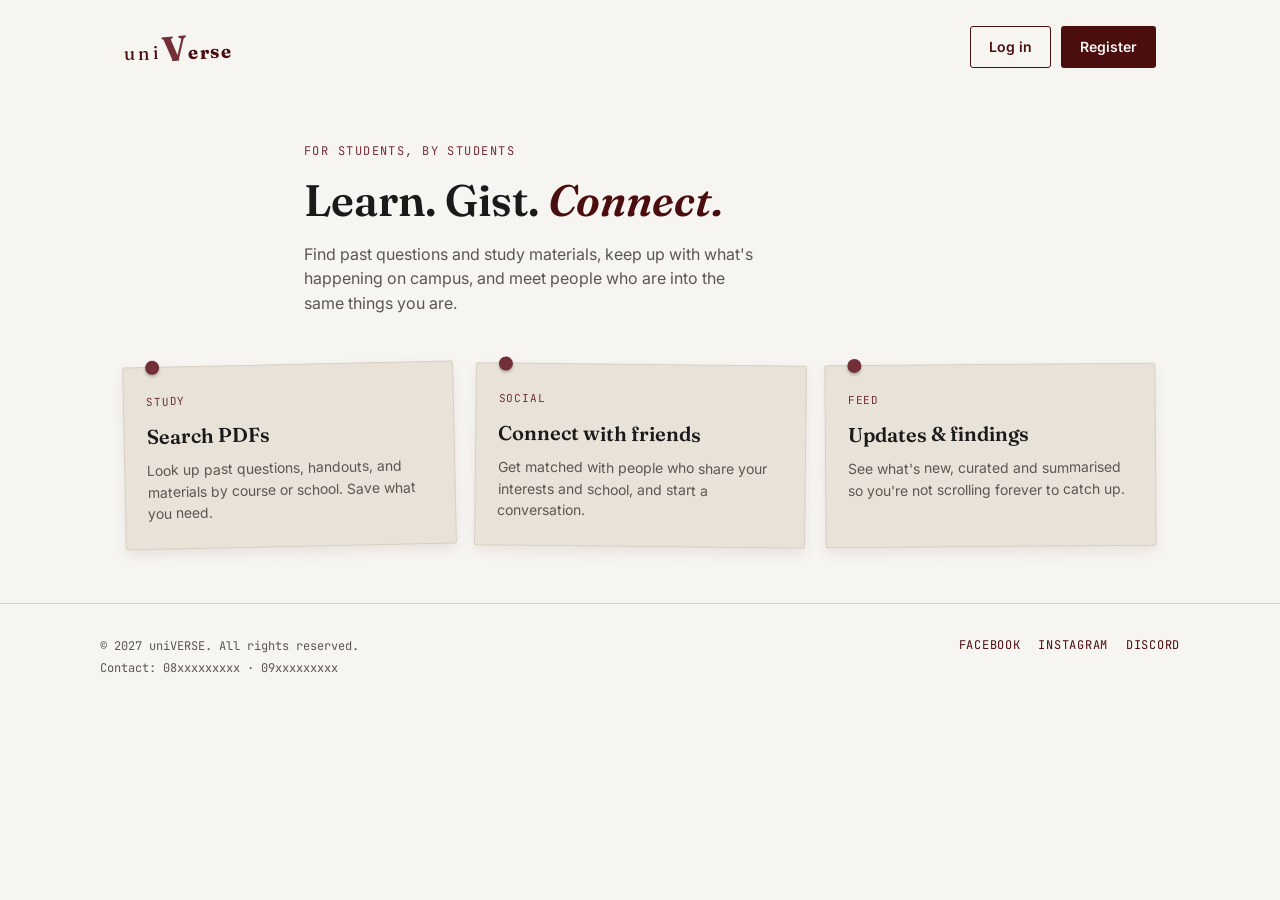
==== index.html @ f7c2600e "Add files via upload" ====
<!DOCTYPE html>
<html lang="en">
<head>
<meta charset="UTF-8">
<meta name="viewport" content="width=device-width, initial-scale=1.0">
<title>uniVERSE — Learn. Gist. Connect.</title>
<meta name="description" content="Find study materials, connect with people who share your interests, and keep up with what's happening — all in one place.">
<link rel="stylesheet" href="style.css">
</head>
<body>

<header class="site-header">
  <a href="index.html" class="wordmark" aria-label="uniVERSE home">
    <span class="u">u</span><span class="n">n</span><span class="i">i</span><span class="v-cap">V</span><span class="rest">erse</span>
  </a>
  <nav class="header-actions">
    <a href="login.html" class="btn btn-ghost">Log in</a>
    <a href="register.html" class="btn btn-primary">Register</a>
  </nav>
</header>

<section class="hero">
  <span class="eyebrow">for students, by students</span>
  <h1>Learn. Gist. <em>Connect.</em></h1>
  <p>Find past questions and study materials, keep up with what's happening on campus, and meet people who are into the same things you are.</p>
</section>

<section class="board" aria-label="What you can do on uniVERSE">
  <article class="note">
    <span class="tag">Study</span>
    <h3>Search PDFs</h3>
    <p>Look up past questions, handouts, and materials by course or school. Save what you need.</p>
  </article>

  <article class="note">
    <span class="tag">Social</span>
    <h3>Connect with friends</h3>
    <p>Get matched with people who share your interests and school, and start a conversation.</p>
  </article>

  <article class="note">
    <span class="tag">Feed</span>
    <h3>Updates & findings</h3>
    <p>See what's new, curated and summarised so you're not scrolling forever to catch up.</p>
  </article>
</section>

<footer class="site-footer">
  <div class="footer-inner">
    <div class="footer-meta">
      © 2027 uniVERSE. All rights reserved.<br>
      Contact: 08xxxxxxxxx · 09xxxxxxxxx
    </div>
    <div class="footer-social">
      <a href="#" target="_blank" rel="noopener">Facebook</a>
      <a href="#" target="_blank" rel="noopener">Instagram</a>
      <a href="#" target="_blank" rel="noopener">Discord</a>
    </div>
  </div>
</footer>

</body>
</html>
---- style.css ----
/* ============================================================
   uniVERSE — shared styles
   Palette: paper bg, ox blood primary, wine accent, card surface
   Type: serif display (wordmark/headlines) + grotesque body + mono utility
   ============================================================ */

@import url('https://fonts.googleapis.com/css2?family=Fraunces:opsz,wght@9..144,400;9..144,600;9..144,700&family=Inter:wght@400;500;600&family=JetBrains+Mono:wght@400;500&display=swap');

:root {
  --bg: #F7F5F2;
  --ink: #1A1A1A;
  --ink-soft: #5C5651;
  --oxblood: #4A0E0E;
  --wine: #722F37;
  --card: #E8E2D8;
  --card-line: #D8CFC1;
  --paper-shadow: rgba(74, 14, 14, 0.08);

  --font-display: 'Fraunces', serif;
  --font-body: 'Inter', sans-serif;
  --font-mono: 'JetBrains Mono', monospace;
}

* { box-sizing: border-box; margin: 0; padding: 0; }

html { scroll-behavior: smooth; }

body {
  background: var(--bg);
  color: var(--ink);
  font-family: var(--font-body);
  line-height: 1.55;
  -webkit-font-smoothing: antialiased;
}

a { color: inherit; text-decoration: none; }

img { max-width: 100%; display: block; }

button, input {
  font-family: inherit;
}

:focus-visible {
  outline: 2px solid var(--wine);
  outline-offset: 3px;
}

@media (prefers-reduced-motion: reduce) {
  *, *::before, *::after {
    animation-duration: 0.001ms !important;
    animation-iteration-count: 1 !important;
    transition-duration: 0.001ms !important;
    scroll-behavior: auto !important;
  }
}

/* ---------- Header ---------- */

.site-header {
  display: flex;
  align-items: center;
  justify-content: space-between;
  padding: 20px 24px;
  max-width: 1080px;
  margin: 0 auto;
}

.wordmark {
  font-family: var(--font-display);
  font-size: 26px;
  font-weight: 700;
  letter-spacing: 0.02em;
  color: var(--oxblood);
  position: relative;
  display: inline-flex;
  align-items: baseline;
  transform: rotate(-1deg);
}

.wordmark .u,
.wordmark .n,
.wordmark .i {
  font-size: 0.72em;
  letter-spacing: 0.12em;
  font-weight: 400;
  margin-right: 0.04em;
}

.wordmark .v-cap {
  font-size: 1.35em;
  font-weight: 700;
  color: var(--wine);
  display: inline-block;
  transform: translateY(0.05em) rotate(-4deg);
}

.wordmark .rest {
  font-size: 0.72em;
  letter-spacing: 0.1em;
}

.header-actions {
  display: flex;
  gap: 10px;
  align-items: center;
}

.btn {
  font-family: var(--font-body);
  font-weight: 600;
  font-size: 14px;
  padding: 9px 18px;
  border-radius: 3px;
  border: 1.5px solid transparent;
  cursor: pointer;
  transition: transform 0.15s ease, background 0.15s ease, border-color 0.15s ease;
  white-space: nowrap;
}

.btn:active { transform: scale(0.97); }

.btn-primary {
  background: var(--oxblood);
  color: var(--bg);
}
.btn-primary:hover { background: var(--wine); }

.btn-ghost {
  background: transparent;
  border-color: var(--oxblood);
  color: var(--oxblood);
}
.btn-ghost:hover { background: rgba(74,14,14,0.06); }

/* ---------- Hero ---------- */

.hero {
  max-width: 720px;
  margin: 48px auto 40px;
  padding: 0 24px;
  text-align: left;
}

.hero .eyebrow {
  font-family: var(--font-mono);
  font-size: 12px;
  letter-spacing: 0.12em;
  text-transform: uppercase;
  color: var(--wine);
  display: block;
  margin-bottom: 14px;
}

.hero h1 {
  font-family: var(--font-display);
  font-weight: 600;
  font-size: clamp(30px, 6vw, 44px);
  line-height: 1.15;
  color: var(--ink);
  margin-bottom: 16px;
}

.hero h1 em {
  font-style: italic;
  color: var(--oxblood);
}

.hero p {
  font-size: 16px;
  color: var(--ink-soft);
  max-width: 46ch;
}

/* ---------- Feature cards (pinned-note style) ---------- */

.board {
  max-width: 1080px;
  margin: 0 auto;
  padding: 8px 24px 56px;
  display: grid;
  grid-template-columns: repeat(auto-fit, minmax(220px, 1fr));
  gap: 20px;
}

.note {
  background: var(--card);
  border: 1px solid var(--card-line);
  border-radius: 2px;
  padding: 26px 22px 24px;
  position: relative;
  box-shadow: 0 6px 14px var(--paper-shadow);
  transition: transform 0.18s ease, box-shadow 0.18s ease;
}

.note:nth-child(1) { transform: rotate(-1.2deg); }
.note:nth-child(2) { transform: rotate(0.6deg); }
.note:nth-child(3) { transform: rotate(-0.4deg); }

.note:hover {
  transform: rotate(0deg) translateY(-3px);
  box-shadow: 0 12px 22px var(--paper-shadow);
}

.note::before {
  content: '';
  position: absolute;
  top: -7px;
  left: 22px;
  width: 14px;
  height: 14px;
  background: var(--wine);
  border-radius: 50%;
  box-shadow: 0 2px 3px rgba(0,0,0,0.25);
}

.note .tag {
  font-family: var(--font-mono);
  font-size: 11px;
  letter-spacing: 0.08em;
  text-transform: uppercase;
  color: var(--wine);
  display: block;
  margin-bottom: 10px;
}

.note h3 {
  font-family: var(--font-display);
  font-size: 20px;
  font-weight: 600;
  margin-bottom: 8px;
  color: var(--ink);
}

.note p {
  font-size: 14px;
  color: var(--ink-soft);
}

/* ---------- Footer ---------- */

.site-footer {
  border-top: 1px solid var(--card-line);
  padding: 32px 24px 40px;
}

.footer-inner {
  max-width: 1080px;
  margin: 0 auto;
  display: flex;
  flex-wrap: wrap;
  justify-content: space-between;
  gap: 24px;
}

.footer-meta {
  font-family: var(--font-mono);
  font-size: 12px;
  color: var(--ink-soft);
  line-height: 1.8;
}

.footer-social {
  display: flex;
  gap: 18px;
  align-items: flex-start;
}

.footer-social a {
  font-family: var(--font-mono);
  font-size: 12px;
  letter-spacing: 0.06em;
  text-transform: uppercase;
  color: var(--oxblood);
  border-bottom: 1px solid transparent;
  transition: border-color 0.15s ease;
}

.footer-social a:hover {
  border-color: var(--oxblood);
}

@media (max-width: 480px) {
  .site-header { padding: 16px 18px; }
  .hero { margin: 32px auto 28px; padding: 0 18px; }
  .board { padding: 4px 18px 40px; }
  .footer-inner { flex-direction: column; }
}
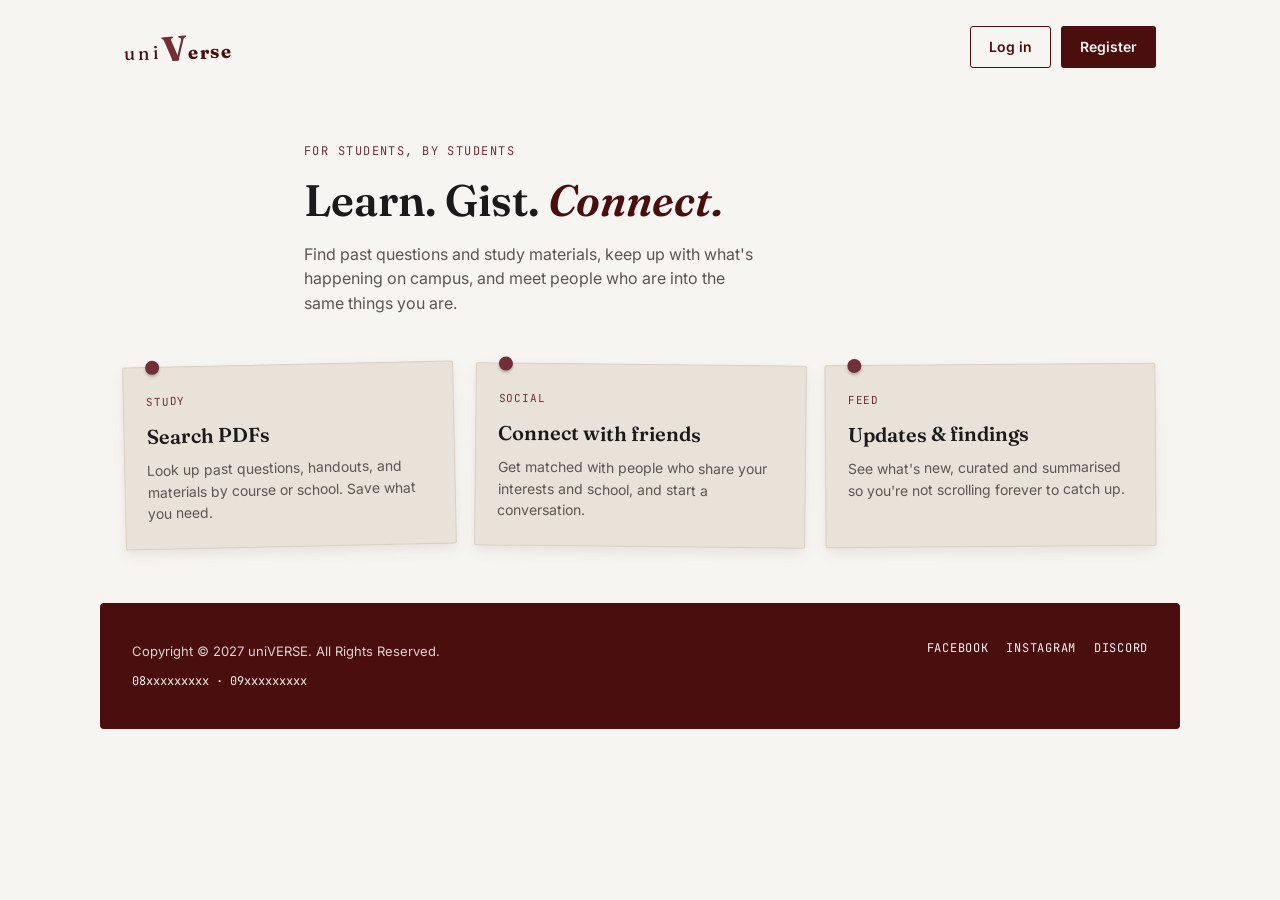
==== commit e4074261: "Add files via upload" ====
--- a/index.html
+++ b/index.html
@@ -46,10 +46,10 @@
 </section>
 
 <footer class="site-footer">
-  <div class="footer-inner">
+  <div class="footer-box">
     <div class="footer-meta">
-      © 2027 uniVERSE. All rights reserved.<br>
-      Contact: 08xxxxxxxxx · 09xxxxxxxxx
+      <div class="footer-copyright">Copyright &copy; 2027 uniVERSE. All Rights Reserved.</div>
+      08xxxxxxxxx · 09xxxxxxxxx
     </div>
     <div class="footer-social">
       <a href="#" target="_blank" rel="noopener">Facebook</a>
--- a/style.css
+++ b/style.css
@@ -237,16 +237,204 @@
   color: var(--ink-soft);
 }
 
+/* ---------- Auth pages (Register / Login) ---------- */
+
+.auth-hint {
+  font-size: 13px;
+  color: var(--ink-soft);
+}
+
+.auth-hint a {
+  color: var(--wine);
+  font-weight: 600;
+  border-bottom: 1px solid var(--wine);
+}
+
+.auth-wrap {
+  max-width: 480px;
+  margin: 40px auto 56px;
+  padding: 0 24px;
+}
+
+.auth-card {
+  background: var(--card);
+  border: 1px solid var(--card-line);
+  border-radius: 4px;
+  padding: 36px 30px 32px;
+  box-shadow: 0 8px 20px var(--paper-shadow);
+}
+
+.auth-title {
+  font-family: var(--font-display);
+  font-weight: 600;
+  font-size: 28px;
+  color: var(--ink);
+  margin: 6px 0 8px;
+}
+
+.auth-sub {
+  font-size: 14px;
+  color: var(--ink-soft);
+  margin-bottom: 26px;
+}
+
+.auth-form {
+  display: flex;
+  flex-direction: column;
+  gap: 16px;
+}
+
+.field {
+  display: flex;
+  flex-direction: column;
+  gap: 6px;
+}
+
+.field-label {
+  font-family: var(--font-mono);
+  font-size: 11px;
+  letter-spacing: 0.06em;
+  text-transform: uppercase;
+  color: var(--oxblood);
+}
+
+.optional-tag {
+  color: var(--ink-soft);
+  text-transform: none;
+  letter-spacing: 0;
+}
+
+.field input,
+.field select {
+  background: var(--bg);
+  border: 1.5px solid var(--card-line);
+  border-radius: 3px;
+  padding: 11px 13px;
+  font-size: 15px;
+  color: var(--ink);
+  transition: border-color 0.15s ease;
+}
+
+.field input:focus,
+.field select:focus {
+  border-color: var(--wine);
+}
+
+.field select {
+  appearance: none;
+  background-image: url("data:image/svg+xml,%3Csvg xmlns='http://www.w3.org/2000/svg' width='12' height='8'%3E%3Cpath d='M1 1l5 5 5-5' stroke='%234A0E0E' stroke-width='1.6' fill='none' fill-rule='evenodd'/%3E%3C/svg%3E");
+  background-repeat: no-repeat;
+  background-position: right 14px center;
+  padding-right: 34px;
+}
+
+.btn-block {
+  width: 100%;
+  padding: 12px 18px;
+  font-size: 15px;
+  margin-top: 6px;
+}
+
+.auth-footnote {
+  font-size: 12px;
+  color: var(--ink-soft);
+  text-align: center;
+  margin-top: 20px;
+}
+
+@media (max-width: 480px) {
+  .auth-wrap { margin: 28px auto 40px; padding: 0 18px; }
+  .auth-card { padding: 28px 22px 26px; }
+}
+
+.combobox {
+  position: relative;
+}
+
+.combobox-input {
+  width: 100%;
+  background: var(--bg);
+  border: 1.5px solid var(--card-line);
+  border-radius: 3px;
+  padding: 11px 13px;
+  font-size: 15px;
+  color: var(--ink);
+  font-family: var(--font-body);
+  transition: border-color 0.15s ease;
+}
+
+.combobox-input:focus {
+  border-color: var(--wine);
+}
+
+.combobox-list {
+  position: absolute;
+  top: calc(100% + 4px);
+  left: 0;
+  right: 0;
+  max-height: 240px;
+  overflow-y: auto;
+  background: var(--bg);
+  border: 1.5px solid var(--card-line);
+  border-radius: 3px;
+  box-shadow: 0 10px 24px var(--paper-shadow);
+  list-style: none;
+  z-index: 20;
+}
+
+.combobox-option {
+  padding: 10px 13px;
+  cursor: pointer;
+  display: flex;
+  flex-direction: column;
+  gap: 2px;
+  border-bottom: 1px solid var(--card-line);
+}
+
+.combobox-option:last-child {
+  border-bottom: none;
+}
+
+.combobox-option:hover,
+.combobox-option:focus {
+  background: var(--card);
+}
+
+.opt-name {
+  font-size: 14px;
+  color: var(--ink);
+}
+
+.opt-meta {
+  font-family: var(--font-mono);
+  font-size: 11px;
+  color: var(--ink-soft);
+}
+
+.combobox-other .opt-name {
+  color: var(--wine);
+  font-style: italic;
+}
+
+.combobox-empty {
+  padding: 12px 13px;
+  font-size: 13px;
+  color: var(--ink-soft);
+  font-style: italic;
+}
+
 /* ---------- Footer ---------- */
 
 .site-footer {
-  border-top: 1px solid var(--card-line);
-  padding: 32px 24px 40px;
-}
-
-.footer-inner {
+  padding: 0 24px 40px;
+}
+
+.footer-box {
   max-width: 1080px;
   margin: 0 auto;
+  background: var(--oxblood);
+  border-radius: 4px;
+  padding: 36px 32px;
   display: flex;
   flex-wrap: wrap;
   justify-content: space-between;
@@ -256,8 +444,16 @@
 .footer-meta {
   font-family: var(--font-mono);
   font-size: 12px;
-  color: var(--ink-soft);
-  line-height: 1.8;
+  color: #F7F5F2;
+  line-height: 1.9;
+}
+
+.footer-meta .footer-copyright {
+  font-family: var(--font-body);
+  font-size: 13px;
+  color: #F7F5F2;
+  opacity: 0.85;
+  margin-bottom: 6px;
 }
 
 .footer-social {
@@ -271,18 +467,20 @@
   font-size: 12px;
   letter-spacing: 0.06em;
   text-transform: uppercase;
-  color: var(--oxblood);
+  color: #F7F5F2;
   border-bottom: 1px solid transparent;
-  transition: border-color 0.15s ease;
+  transition: border-color 0.15s ease, opacity 0.15s ease;
 }
 
 .footer-social a:hover {
-  border-color: var(--oxblood);
+  border-color: #F7F5F2;
+  opacity: 0.8;
 }
 
 @media (max-width: 480px) {
   .site-header { padding: 16px 18px; }
   .hero { margin: 32px auto 28px; padding: 0 18px; }
   .board { padding: 4px 18px 40px; }
-  .footer-inner { flex-direction: column; }
-}
+  .site-footer { padding: 0 18px 32px; }
+  .footer-box { flex-direction: column; padding: 28px 22px; }
+}
